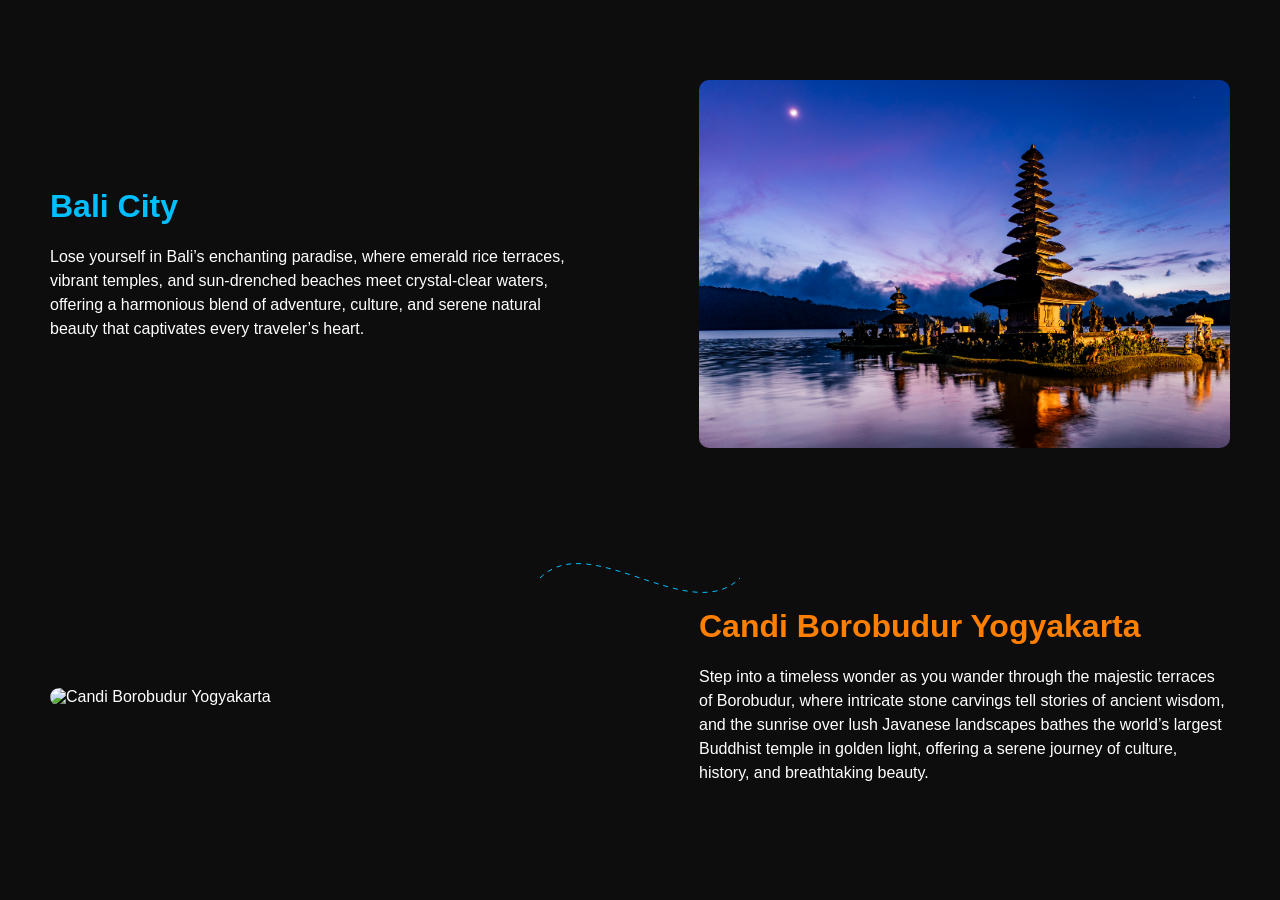
==== about.html @ 3d945766 "fix github pages structure" ====
<!DOCTYPE html>
<html lang="en">
<head>
    <meta charset="UTF-8">
    <title>About Me</title>
    <link rel="stylesheet" href="style.css">
</head>
<body>

   <section class="section">
    <div class="text-content">
      <h2 class="blue">Bali City</h2>
      <p>
       Lose yourself in Bali’s enchanting paradise, where emerald rice terraces, vibrant temples, and sun-drenched beaches meet crystal-clear waters, offering a harmonious blend of adventure, culture, and serene natural beauty that captivates every traveler’s heart.
    </div>
    <img src="bali.jpg" alt="Bali City">
    <svg class="connector" viewBox="0 0 200 100" preserveAspectRatio="none">
      <path d="M0,50 C50,0 150,100 200,50" stroke="#00bfff" stroke-dasharray="5,5" fill="transparent"/>
    </svg>
  </section>

  <section class="section">
    <div class="text-content">
      <h2 class="orange">Candi Borobudur Yogyakarta</h2>
      <p>
       Step into a timeless wonder as you wander through the majestic terraces of Borobudur, where intricate stone carvings tell stories of ancient wisdom, and the sunrise over lush Javanese landscapes bathes the world’s largest Buddhist temple in golden light, offering a serene journey of culture, history, and breathtaking beauty.
      </p>
    </div>
    <img src="candi.jpg" alt="Candi Borobudur Yogyakarta">
  </section>

</body>
</html>
---- style.css ----
* {
  margin: 0;
  padding: 0;
  box-sizing: border-box;
  font-family: 'Poppins', sans-serif;
}

body {
  color: rgb(255, 255, 255);
}

/* NAVBAR */
.navbar {
  position: absolute;
  top: 0;
  width: 100%;
  padding: 20px 60px;
  display: flex;
  justify-content: space-between;
  align-items: center;
  z-index: 10;
  background-color: #333; 
}

.logo {
  font-weight: 700;
  letter-spacing: 2px;
}

.navbar nav a {
  margin: 0 15px;
  color: white;
  text-decoration: none;
  font-weight: 400;
  opacity: 100;
}

.navbar nav a:hover {
  opacity: 100;
}

.btn {
  background: #cddc39;
  border: none;
  padding: 10px 20px;
  font-weight: 600;
  cursor: pointer;
  border-radius: 4px;
}

/* HERO */
.hero {
  margin-top: 80px;
  height: 100vh;
  background:
    linear-gradient(rgba(0,0,0,0.55), rgba(0,0,0,0.55)),
    url('bg.jpg') center/cover no-repeat;

  display: flex;
  justify-content: center;
  align-items: center;
  text-align: center;
}

.hero-content h4 {
  font-weight: 400;
  letter-spacing: 4px;
  opacity: 0.9;
}

.hero-content h1 {
  font-size: 96px;
  font-weight: 800;
  letter-spacing: 4px;
  margin: 10px 0;
}

/* PATTERN LINE */
.pattern {
  width: 320px;
  height: 12px;
  margin: 20px auto;
  background: repeating-linear-gradient(
    45deg,
    #ff5722,
    #ff5722 10px,
    #ff3300 10px,
    #ffffff 20px,
    #ffffff 20px,
    #ffffff 30px
  );
}

.hero-content p {
  max-width: 600px;
  margin: 20px auto;
  font-size: 16px;
  font-weight: 300;
  line-height: 1.6;
}

.link {
  display: inline-block;
  margin-top: 30px;
  color: white;
  text-decoration: none;
  font-weight: 500;
  border-bottom: 1px solid white;
  padding-bottom: 4px;
}

/* Tombol */
.scroll-btn {
    margin-top: 30px;
    text-decoration: none;
    color: rgb(0, 0, 0);
    font-size: 16px;
    letter-spacing: 2px;
    animation: bounce 2s infinite;
}

/* Animasi */
@keyframes bounce {
    0% { transform: translateY(0); opacity: 0.5; }
    50% { transform: translateY(10px); opacity: 1; }
    100% { transform: translateY(0); opacity: 0.5; }
}

/* about */
body {
  margin: 0;
  font-family: Arial, sans-serif;
  background-color: #0d0d0d;
  color: #fff;
}

.section {
  display: flex;
  align-items: center;
  justify-content: space-between;
  padding: 80px 50px;
  flex-wrap: wrap;
  position: relative;
}

.section img {
  width: 45%;
  border-radius: 10px;
  max-width: 600px;
}

.text-content {
  width: 45%;
  max-width: 600px;
}

.text-content h2 {
  font-size: 2em;
  margin-bottom: 20px;
}

.text-content h2.blue {
  color: #00bfff;
}

.text-content h2.orange {
  color: #ff7f00;
}

.text-content p {
  font-size: 1em;
  line-height: 1.5;
}

/* Alternating layout */
.section:nth-child(even) {
  flex-direction: row-reverse;
}

/* Connector curve */
.connector {
  position: absolute;
  width: 200px;
  height: 100px;
  left: 50%;
  transform: translateX(-50%);
  top: 100%;
}

@media (max-width: 900px) {
  .section {
    flex-direction: column;
    padding: 50px 20px;
  }
  .section img, .text-content {
    width: 100%;
    text-align: center;
  }
  .connector {
    display: none;
  }
}
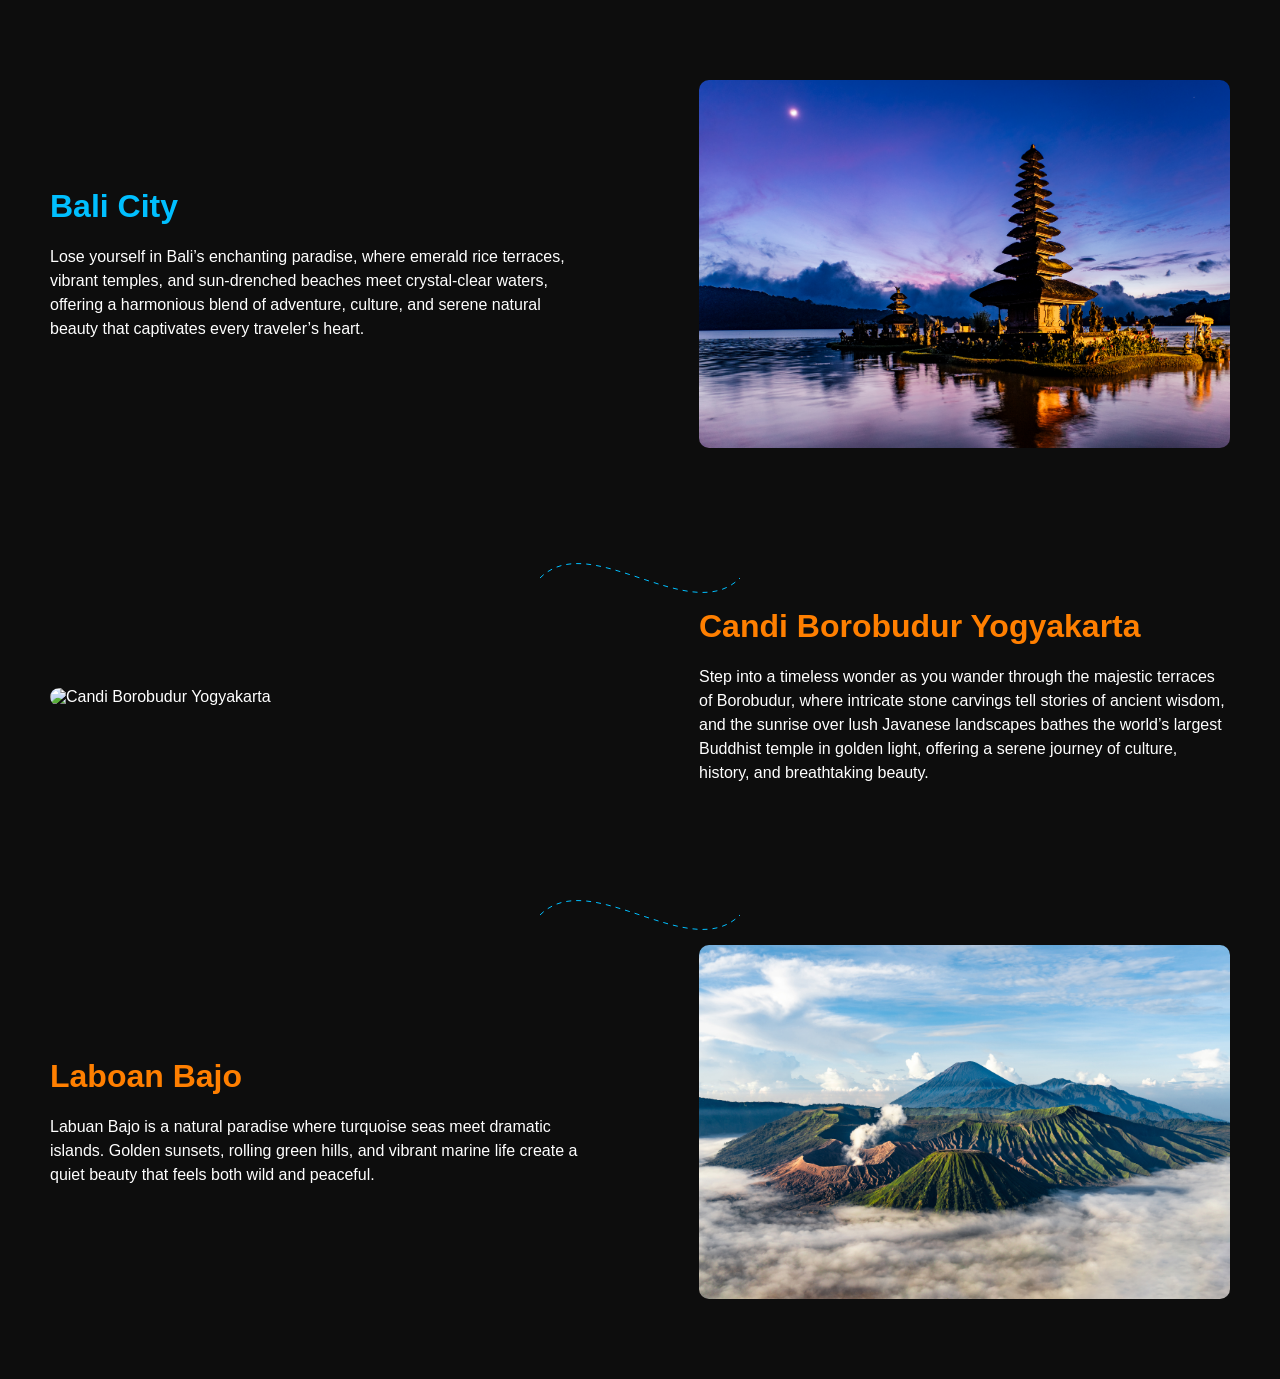
==== commit b9671228: "update index.html update about.html update style.css" ====
--- a/about.html
+++ b/about.html
@@ -27,6 +27,19 @@
       </p>
     </div>
     <img src="candi.jpg" alt="Candi Borobudur Yogyakarta">
+    <svg class="connector" viewBox="0 0 200 100" preserveAspectRatio="none">
+      <path d="M0,50 C50,0 150,100 200,50" stroke="#00bfff" stroke-dasharray="5,5" fill="transparent"/>
+    </svg>
+  </section>
+
+  <section class="section">
+    <div class="text-content">
+      <h2 class="orange">Laboan Bajo</h2>
+      <p>
+       Labuan Bajo is a natural paradise where turquoise seas meet dramatic islands. Golden sunsets, rolling green hills, and vibrant marine life create a quiet beauty that feels both wild and peaceful.
+      </p>
+    </div>
+    <img src="laboan.jpg" alt="Laboan Bajo">
   </section>
 
 </body>
--- a/style.css
+++ b/style.css
@@ -10,7 +10,7 @@
 }
 
 /* NAVBAR */
-.navbar {
+.main-navbar {
   position: absolute;
   top: 0;
   width: 100%;
@@ -18,8 +18,7 @@
   display: flex;
   justify-content: space-between;
   align-items: center;
-  z-index: 10;
-  background-color: #333; 
+  background-color: #333;
 }
 
 .logo {
@@ -39,7 +38,7 @@
   opacity: 100;
 }
 
-.btn {
+.main-btn {
   background: #cddc39;
   border: none;
   padding: 10px 20px;
@@ -113,7 +112,7 @@
 .scroll-btn {
     margin-top: 30px;
     text-decoration: none;
-    color: rgb(0, 0, 0);
+    color: rgb(255, 255, 255);
     font-size: 16px;
     letter-spacing: 2px;
     animation: bounce 2s infinite;
@@ -199,4 +198,62 @@
   .connector {
     display: none;
   }
-}+}
+
+.food-section {
+  padding: 100px 10%;
+  background-color: #0d0d0d;
+}
+
+/* foto + teks sejajar */
+.food-item {
+  display: flex;
+  align-items: center;
+  gap: 40px;
+  margin-bottom: 60px;
+}
+
+/* teks kiri */
+.food-text {
+  flex: 1;
+  color: #ffffff;        /* pastikan kelihatan */
+  position: static; /* jangan absolute */
+}
+
+
+/* foto kanan */
+.food-image {
+  flex: 1;
+  display: flex;
+  justify-content: flex-end;
+}
+
+.food-image img {
+  width: 320px;
+  height: 500px;
+  object-fit: cover;
+  border-radius: 20px;
+}
+
+.culture-section {
+  color: white;
+}
+
+.culture-section h2 {
+  font-weight: 700;
+  letter-spacing: 2px;
+}
+
+.culture-text {
+  padding: 30px;
+}
+
+.culture-text h3 {
+  font-weight: 600;
+  margin-bottom: 15px;
+}
+
+.culture-text p {
+  font-size: 15px;
+  line-height: 1.7;
+}
